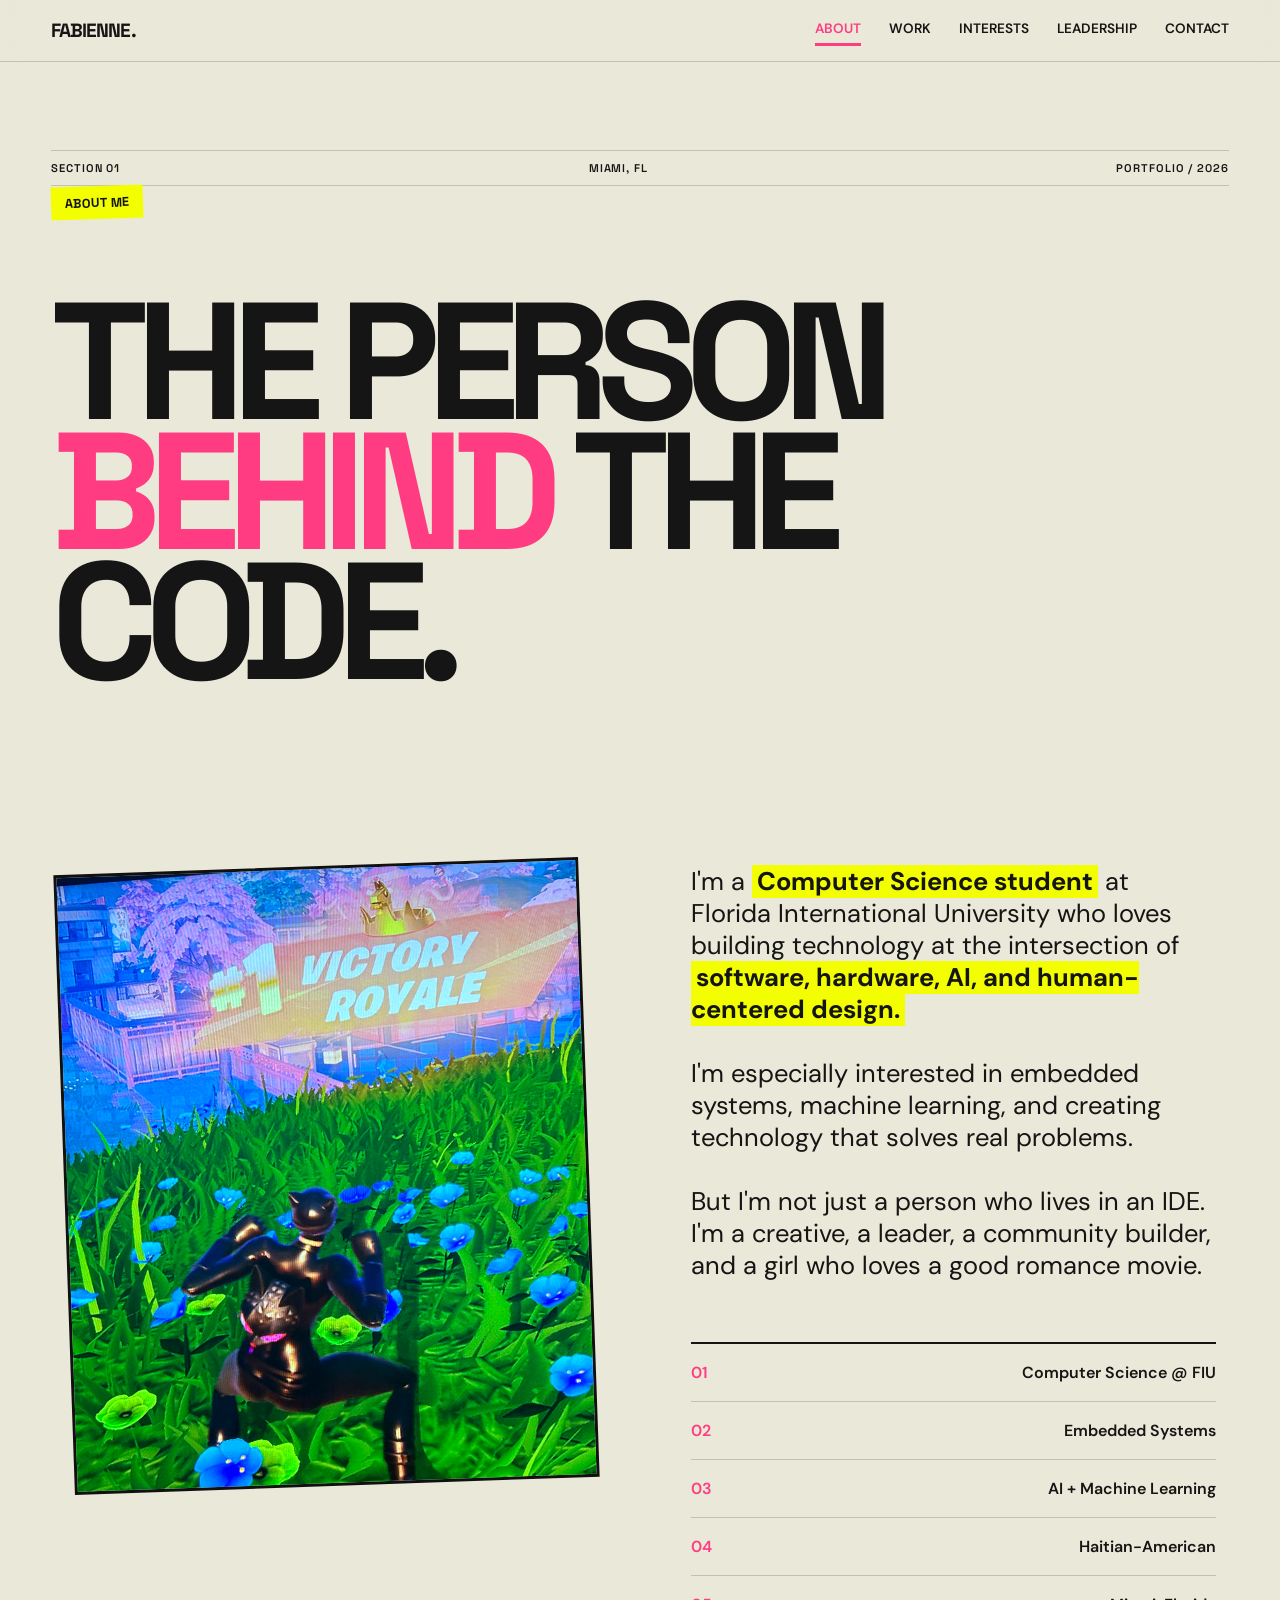
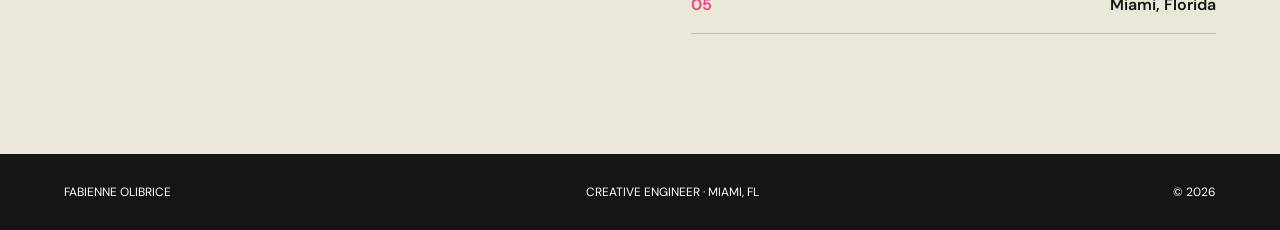
==== about.html @ 6d0e68cb "Update 7/22/26" ====
<!DOCTYPE html>
<html lang="en">
<head>
  <meta charset="UTF-8">
  <meta name="viewport" content="width=device-width, initial-scale=1.0">
  <title>About — Fabienne Olibrice</title>

  <link rel="preconnect" href="https://fonts.googleapis.com">
  <link rel="preconnect" href="https://fonts.gstatic.com" crossorigin>
  <link href="https://fonts.googleapis.com/css2?family=DM+Sans:wght@400;500;600;700&family=Space+Grotesk:wght@400;500;600;700&display=swap" rel="stylesheet">

  <link rel="stylesheet" href="style.css">
</head>
<body>

<nav>
  <a href="index.html" class="logo">FABIENNE.</a>
  <div class="nav-links">
    <a href="about.html" class="active">About</a>
    <a href="work.html">Work</a>
    <a href="interests.html">Interests</a>
    <a href="leadership.html">Leadership</a>
    <a href="contact.html">Contact</a>
  </div>
</nav>

<header class="page-cover">
  <div class="issue-info">
    <span>Section 01</span>
    <span>Miami, FL</span>
    <span>Portfolio / 2026</span>
  </div>
  <div class="page-cover-tag">About Me</div>
  <h1 class="page-cover-title">The person<br><span class="pink">behind</span> the code.</h1>
</header>

<section id="about">

  <div class="about-grid">

    <div class="about-portrait">
      <img src="portrait2.jpg" alt="Fabienne Olibrice at an FIU awards ceremony">
    </div>

    <div>
      <div class="about-text">
        <p>
          I'm a <strong>Computer Science student</strong> at Florida
          International University who loves building technology at the
          intersection of <strong>software, hardware, AI, and human-centered
          design.</strong>
        </p>

        <br>

        <p>
          I'm especially interested in embedded systems, machine learning,
          and creating technology that solves real problems.
        </p>

        <br>

        <p>
          But I'm not just a person who lives in an IDE. I'm a creative, a
          leader, a community builder, and a girl who loves a good romance
          movie.
        </p>
      </div>

      <div class="facts">
        <div class="fact"><span>01</span><span>Computer Science @ FIU</span></div>
        <div class="fact"><span>02</span><span>Embedded Systems</span></div>
        <div class="fact"><span>03</span><span>AI + Machine Learning</span></div>
        <div class="fact"><span>04</span><span>Haitian-American</span></div>
        <div class="fact"><span>05</span><span>Miami, Florida</span></div>
      </div>
    </div>

  </div>

</section>

<footer>
  <span>Fabienne Olibrice</span>
  <span>Creative Engineer · Miami, FL</span>
  <span>© 2026</span>
</footer>

</body>
</html>
---- style.css ----
/* ========================================
   FABIENNE OLIBRICE — EDITORIAL PORTFOLIO
   Shared stylesheet (all pages)
======================================== */

:root {
  --paper: #EAE8D8;
  --paper-light: #F4F1E4;
  --black: #151515;
  --yellow: #F3FF00;
  --pink: #FF3B81;
  --blue: #3155FF;
  --white: #FFFDF5;
  --line: rgba(21, 21, 21, 0.18);
}

* {
  margin: 0;
  padding: 0;
  box-sizing: border-box;
}

html {
  scroll-behavior: smooth;
}

body {
  background: var(--paper);
  color: var(--black);
  font-family: "DM Sans", sans-serif;
  overflow-x: hidden;
}

a {
  color: inherit;
  text-decoration: none;
}

img {
  max-width: 100%;
  display: block;
}

/* ========================================
   NAVIGATION
======================================== */

nav {
  position: fixed;
  top: 0;
  left: 0;
  width: 100%;
  z-index: 1000;
  padding: 18px 4vw;
  display: flex;
  justify-content: space-between;
  align-items: center;
  background: rgba(234, 232, 216, 0.88);
  backdrop-filter: blur(10px);
  -webkit-backdrop-filter: blur(10px);
  border-bottom: 1px solid var(--line);
}

.logo,
.nav-links a {
  color: var(--black);
}

.logo {
  font-family: "Space Grotesk", sans-serif;
  font-weight: 700;
  font-size: 1.2rem;
  letter-spacing: -0.05em;
}

.nav-links {
  display: flex;
  gap: 28px;
  font-size: 0.85rem;
  font-weight: 600;
  text-transform: uppercase;
}

.nav-links a {
  position: relative;
  padding-bottom: 4px;
}

.nav-links a::after {
  content: "";
  position: absolute;
  bottom: -5px;
  left: 0;
  width: 0;
  height: 3px;
  background: var(--pink);
  transition: width 0.3s ease;
}

.nav-links a:hover::after,
.nav-links a.active::after {
  width: 100%;
}

.nav-links a.active {
  color: var(--pink);
}

/* ========================================
   PAGE COVER (masthead banner for interior pages)
======================================== */

.page-cover {
  min-height: 62vh;
  padding: 150px 4vw 60px;
  display: flex;
  flex-direction: column;
  justify-content: flex-end;
  position: relative;
  overflow: hidden;
}

.issue-info {
  display: flex;
  justify-content: space-between;
  font-family: "Space Grotesk", sans-serif;
  font-size: 0.7rem;
  font-weight: 600;
  text-transform: uppercase;
  letter-spacing: 0.08em;
  border-top: 1px solid var(--line);
  border-bottom: 1px solid var(--line);
  padding: 10px 0;
  margin-bottom: auto;
}

.page-cover-title {
  font-family: "Space Grotesk", sans-serif;
  font-size: clamp(4rem, 13vw, 13rem);
  font-weight: 700;
  line-height: 0.78;
  letter-spacing: -0.08em;
  text-transform: uppercase;
  margin-top: 6vh;
}

.page-cover-title .pink { color: var(--pink); }
.page-cover-title .outline {
  color: transparent;
  -webkit-text-stroke: 2px var(--black);
}

.page-cover-tag {
  display: inline-block;
  background: var(--yellow);
  font-family: "Space Grotesk", sans-serif;
  font-weight: 700;
  font-size: 0.8rem;
  text-transform: uppercase;
  padding: 8px 14px;
  margin-bottom: 24px;
  transform: rotate(-2deg);
  align-self: flex-start;
}

/* ========================================
   HERO (index.html only)
======================================== */

.hero {
  min-height: 100vh;
  padding: 110px 4vw 40px;
  position: relative;
  overflow: hidden;
  display: flex;
  flex-direction: column;
  justify-content: space-between;
}

.hero-title {
  font-family: "Space Grotesk", sans-serif;
  font-size: clamp(6rem, 17vw, 18rem);
  font-weight: 700;
  line-height: 0.72;
  letter-spacing: -0.09em;
  text-transform: uppercase;
  position: relative;
  z-index: 2;
  margin-top: 5vh;
}

.hero-title span { display: block; }
.hero-title .pink { color: var(--pink); }

/* Name + cutout live in one row so the photo can only ever overlap the
   name itself, never anything below it (the message sits after this
   row in normal document flow). */
.hero-name-row {
  position: relative;
}

.hero-image {
  position: absolute;
  width: clamp(200px, 26vw, 430px);
  right: 2vw;
  bottom: -4%;
  z-index: 4;
  pointer-events: none;
}

.hero-image img {
  width: 100%;
  height: auto;
  filter: drop-shadow(14px 14px 0 var(--black));
}

.hero-message {
  position: relative;
  z-index: 5;
  max-width: 460px;
  margin-top: 50px;
}

.hero-message h2 {
  font-family: "Space Grotesk", sans-serif;
  font-size: clamp(2rem, 4vw, 4rem);
  line-height: 1.5;
  letter-spacing: -0.06em;
  text-transform: uppercase;
  background: var(--yellow);
  padding: 2px 18px;
  display: inline;
  box-decoration-break: clone;
  -webkit-box-decoration-break: clone;
}

.sticker {
  position: absolute;
  right: 4vw;
  bottom: 8vh;
  width: 130px;
  height: 130px;
  background: var(--blue);
  color: white;
  border-radius: 50%;
  display: flex;
  align-items: center;
  justify-content: center;
  text-align: center;
  font-size: 0.8rem;
  font-weight: 700;
  text-transform: uppercase;
  transform: rotate(12deg);
  z-index: 10;
  border: 4px solid var(--black);
}

/* index-only: quick links to other pages, styled as a cover's table of contents */

.cover-index {
  border-top: 2px solid var(--black);
  margin-top: 60px;
}

.cover-index a {
  display: flex;
  justify-content: space-between;
  align-items: center;
  padding: 26px 4px;
  border-bottom: 1px solid var(--line);
  font-family: "Space Grotesk", sans-serif;
  font-weight: 600;
  text-transform: uppercase;
  font-size: clamp(1.3rem, 3vw, 2.2rem);
  letter-spacing: -0.02em;
  transition: padding-left 0.25s ease, color 0.25s ease;
}

.cover-index a:hover {
  padding-left: 16px;
  color: var(--pink);
}

.cover-index a span:last-child {
  font-family: "DM Sans", sans-serif;
  font-size: 0.75rem;
  font-weight: 600;
  color: var(--pink);
  letter-spacing: 0;
}

/* ========================================
   MARQUEE
======================================== */

.marquee {
  overflow: hidden;
  background: var(--black);
  color: var(--yellow);
  padding: 15px 0;
  border-top: 3px solid var(--black);
  border-bottom: 3px solid var(--black);
}

.marquee-track {
  display: flex;
  width: max-content;
  animation: scroll 20s linear infinite;
}

.marquee span {
  font-family: "Space Grotesk", sans-serif;
  font-size: 1.5rem;
  font-weight: 700;
  text-transform: uppercase;
  margin-right: 50px;
}

@keyframes scroll {
  from { transform: translateX(0); }
  to { transform: translateX(-50%); }
}

/* ========================================
   SECTION / TYPOGRAPHY BASICS
======================================== */

section {
  padding: 120px 5vw;
}

.section-number {
  font-family: "Space Grotesk", sans-serif;
  font-size: 0.8rem;
  font-weight: 700;
  color: var(--pink);
  margin-bottom: 20px;
}

.section-title {
  font-family: "Space Grotesk", sans-serif;
  font-size: clamp(3rem, 8vw, 8rem);
  line-height: 0.85;
  letter-spacing: -0.08em;
  text-transform: uppercase;
  margin-bottom: 60px;
}

/* ========================================
   ABOUT
======================================== */

.about-grid {
  display: grid;
  grid-template-columns: 1fr 1fr;
  gap: 8vw;
  align-items: start;
}

.about-portrait {
  position: relative;
}

.about-portrait img {
  width: 100%;
  height: 620px;
  object-fit: cover;
  border: 3px solid var(--black);
  transform: rotate(-2deg);
  filter: saturate(1.1) contrast(1.05);
}

.about-text {
  font-size: clamp(1.3rem, 2vw, 2rem);
  line-height: 1.25;
  max-width: 650px;
}

.about-text strong {
  background: var(--yellow);
  padding: 0 5px;
}

.facts {
  border-top: 2px solid var(--black);
  margin-top: 60px;
}

.fact {
  padding: 18px 0;
  border-bottom: 1px solid var(--line);
  display: flex;
  justify-content: space-between;
  font-weight: 600;
}

.fact span:first-child { color: var(--pink); }

/* ========================================
   PROJECTS
======================================== */

.projects {
  background: var(--black);
  color: var(--white);
}

.projects .page-cover,
.projects .section-number {
  color: var(--yellow);
}

.project {
  display: grid;
  grid-template-columns: 1fr 1fr;
  gap: 7vw;
  align-items: center;
  margin-bottom: 160px;
}

.project:last-child { margin-bottom: 0; }

.project:nth-child(even) { direction: rtl; }
.project:nth-child(even) > * { direction: ltr; }

.project-image { position: relative; }

.project-image img {
  width: 100%;
  height: 550px;
  object-fit: cover;
  border: 3px solid var(--white);
  transform: rotate(-2deg);
  transition: transform 0.4s ease;
}

.project-image:hover img {
  transform: rotate(0deg) scale(1.03);
}

.project-gallery {
  display: grid;
  grid-template-columns: 1fr 1fr;
  gap: 14px;
  margin-top: 14px;
}

.project-gallery img {
  width: 100%;
  height: 180px;
  object-fit: cover;
  border: 2px solid var(--white);
  transform: none;
}

.project-info h3 {
  font-family: "Space Grotesk", sans-serif;
  font-size: clamp(3rem, 6vw, 6rem);
  line-height: 0.8;
  letter-spacing: -0.08em;
  text-transform: uppercase;
  margin-bottom: 30px;
}

.project-info p {
  font-size: 1.1rem;
  line-height: 1.6;
  color: #D5D5D5;
  margin-bottom: 30px;
}

.project-tags {
  display: flex;
  flex-wrap: wrap;
  gap: 8px;
}

.tag {
  border: 1px solid var(--white);
  padding: 7px 12px;
  font-size: 0.7rem;
  text-transform: uppercase;
  font-weight: 600;
}

.award {
  display: inline-block;
  background: var(--yellow);
  color: var(--black);
  padding: 8px 12px;
  font-size: 0.75rem;
  font-weight: 700;
  text-transform: uppercase;
  margin-bottom: 20px;
  transform: rotate(-2deg);
}

/* ========================================
   INTERESTS
======================================== */

.interests-grid {
  display: grid;
  grid-template-columns: repeat(3, 1fr);
  gap: 20px;
}

.interest {
  min-height: 320px;
  padding: 30px;
  display: flex;
  flex-direction: column;
  justify-content: space-between;
  border: 3px solid var(--black);
  transition: transform 0.3s ease;
}

.interest:hover { transform: translateY(-10px) rotate(-2deg); }

.interest:nth-child(1) { background: var(--pink); }
.interest:nth-child(2) { background: var(--yellow); }
.interest:nth-child(3) { background: var(--blue); color: white; }
.interest:nth-child(4) { background: var(--white); }

.interest h3 {
  font-family: "Space Grotesk", sans-serif;
  font-size: 2.5rem;
  text-transform: uppercase;
  letter-spacing: -0.06em;
}

.interest p {
  font-size: 1rem;
  line-height: 1.4;
}

/* ========================================
   LEADERSHIP
======================================== */

.leadership { background: var(--pink); }

.leadership .page-cover-tag,
.leadership .section-number { color: var(--black); }

.leadership-grid {
  display: grid;
  grid-template-columns: 1.2fr 1fr;
  gap: 5vw;
  align-items: center;
}

.leadership-image img {
  width: 100%;
  border: 4px solid var(--black);
  transform: rotate(2deg);
}

.leadership-text h3 {
  font-family: "Space Grotesk", sans-serif;
  font-size: clamp(3rem, 6vw, 6rem);
  line-height: 0.85;
  letter-spacing: -0.08em;
  text-transform: uppercase;
  margin-bottom: 30px;
}

.leadership-text p {
  font-size: 1.2rem;
  line-height: 1.5;
}

/* ========================================
   CONTACT
======================================== */

.contact {
  background: var(--yellow);
  min-height: 88vh;
  display: flex;
  flex-direction: column;
  justify-content: center;
}

.contact h2 {
  font-family: "Space Grotesk", sans-serif;
  font-size: clamp(4rem, 12vw, 13rem);
  line-height: 0.75;
  letter-spacing: -0.09em;
  text-transform: uppercase;
  margin-bottom: 70px;
}

.contact-links {
  display: flex;
  flex-wrap: wrap;
  gap: 15px;
}

.contact-button {
  border: 3px solid var(--black);
  padding: 15px 25px;
  font-weight: 700;
  text-transform: uppercase;
  transition: all 0.3s ease;
}

.contact-button:hover {
  background: var(--black);
  color: var(--yellow);
  transform: translateY(-5px);
}

/* ========================================
   FOOTER
======================================== */

footer {
  background: var(--black);
  color: var(--white);
  padding: 30px 5vw;
  display: flex;
  justify-content: space-between;
  font-size: 0.75rem;
  text-transform: uppercase;
}

/* ========================================
   RESPONSIVE
======================================== */

@media (max-width: 900px) {
  .nav-links { display: none; }

  .hero-title { font-size: 20vw; }
  .hero-image { width: 55vw; right: 5vw; top: 25vh; }
  .hero-image img { height: 500px; }
  .hero-message { bottom: 10vh; max-width: 350px; }

  .page-cover { padding: 120px 5vw 40px; min-height: 46vh; }

  .about-grid,
  .project,
  .leadership-grid {
    grid-template-columns: 1fr;
  }

  .about-portrait img { height: 420px; }

  .project:nth-child(even) { direction: ltr; }

  .interests-grid { grid-template-columns: 1fr 1fr; }
}

@media (max-width: 600px) {
  section { padding: 80px 6vw; }

  .hero { padding-left: 6vw; padding-right: 6vw; }
  .hero-title { font-size: 23vw; }
  .hero-image { width: 70vw; right: 5vw; top: 24vh; }
  .hero-message { left: 6vw; bottom: 9vh; max-width: 80%; }
  .hero-message h2 { font-size: 1.8rem; }

  .sticker { width: 90px; height: 90px; font-size: 0.6rem; right: 5vw; bottom: 5vh; }

  .cover-index a { font-size: 1.3rem; padding: 18px 4px; }

  .project { margin-bottom: 100px; }
  .project-image img { height: 320px; }
  .project-gallery img { height: 130px; }

  .interests-grid { grid-template-columns: 1fr; }

  footer { flex-direction: column; gap: 10px; }
}
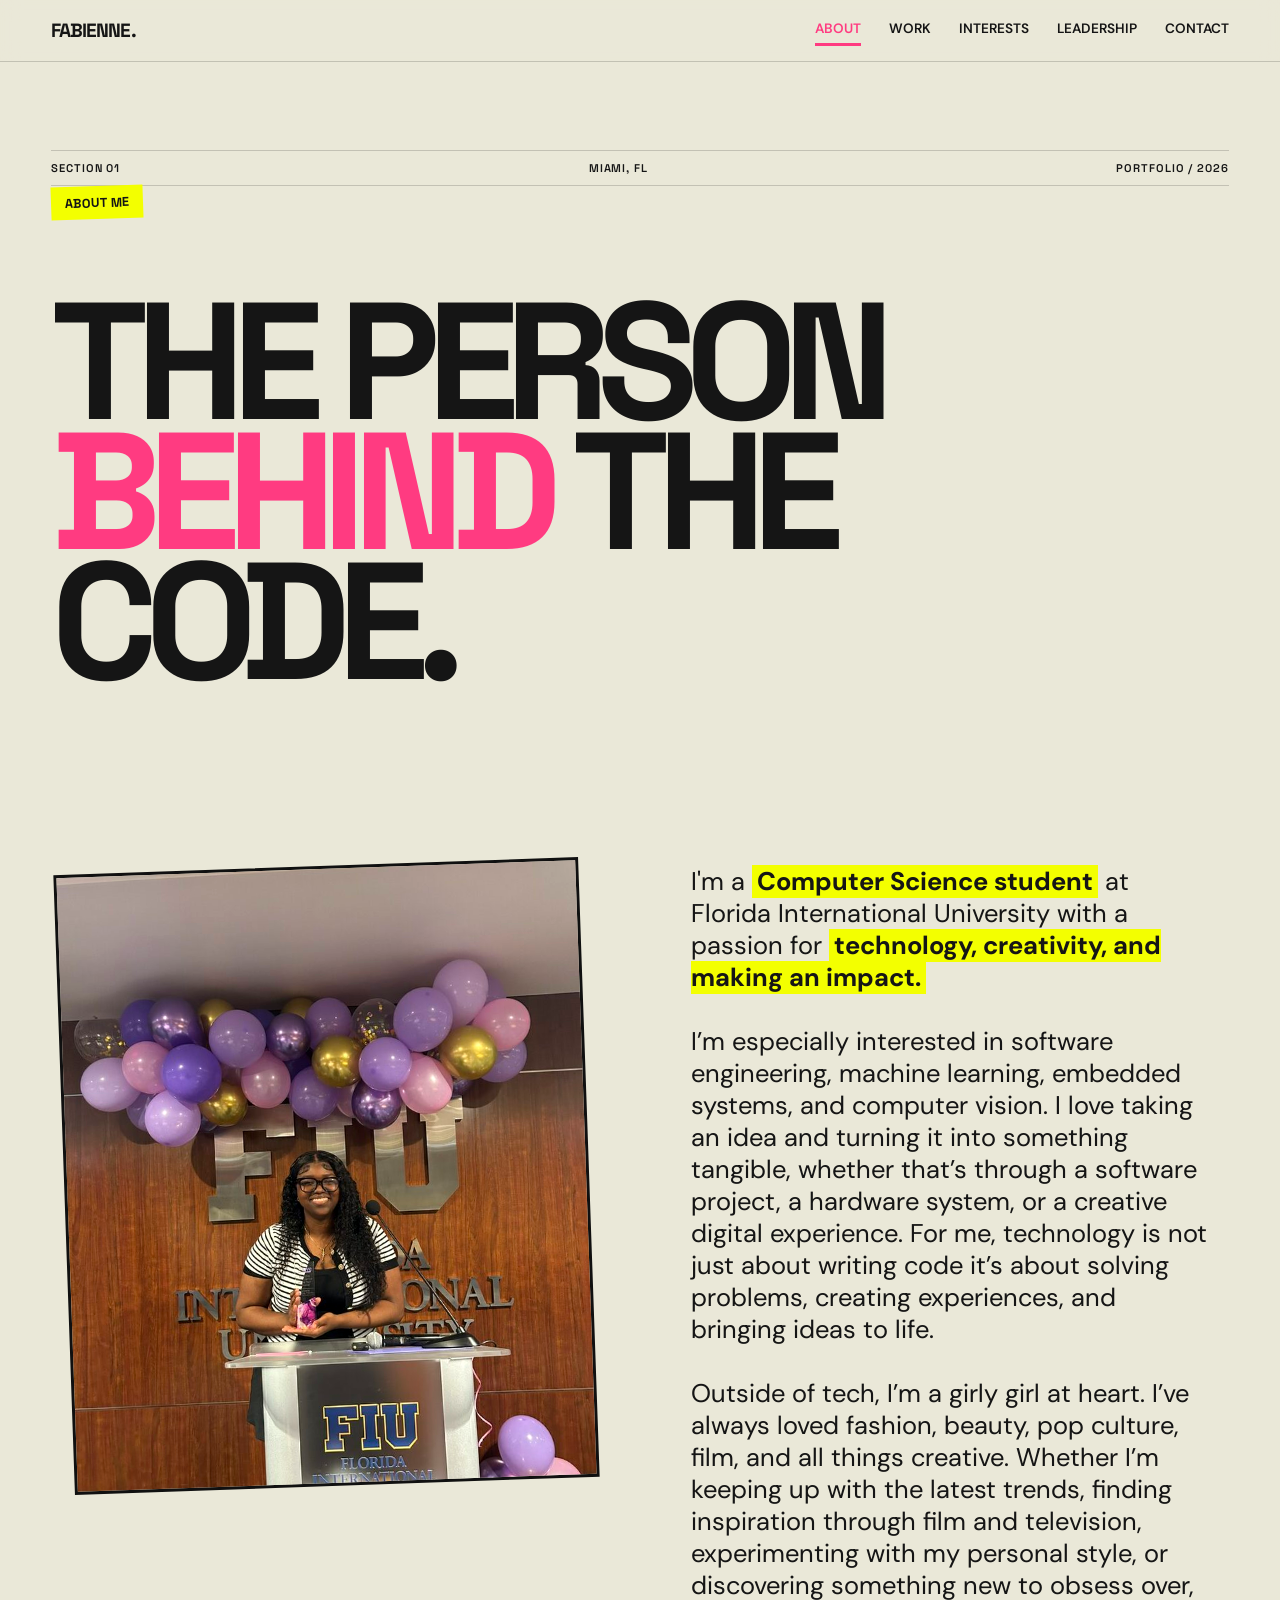
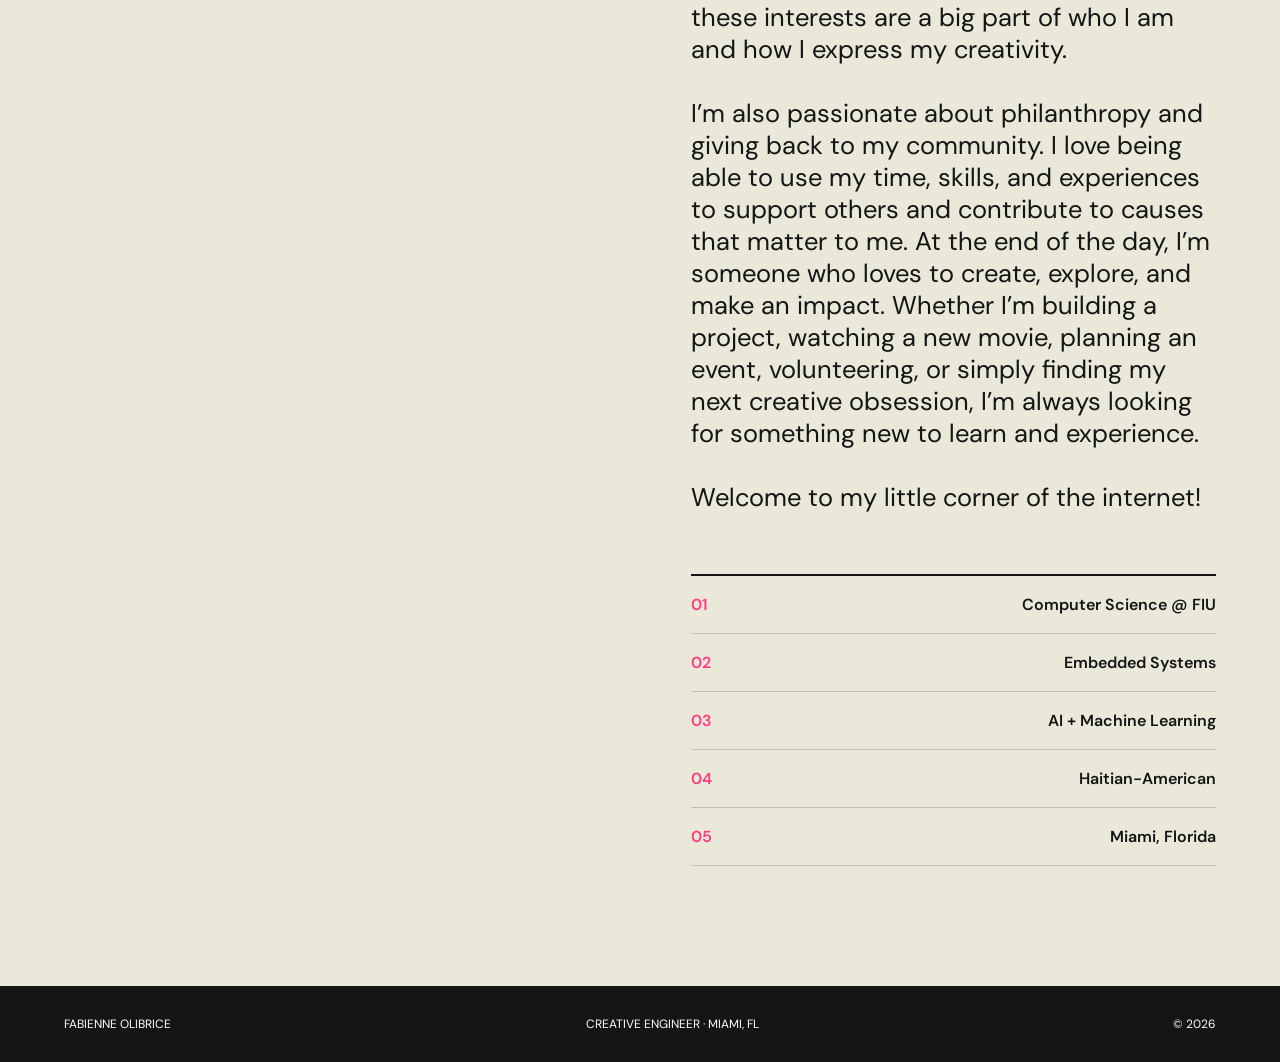
==== commit f0ca495a: "Add files via upload" ====
--- a/about.html
+++ b/about.html
@@ -39,31 +39,41 @@
   <div class="about-grid">
 
     <div class="about-portrait">
-      <img src="portrait2.jpg" alt="Fabienne Olibrice at an FIU awards ceremony">
+      <img src="award.jpg" alt="Fabienne Olibrice at an FIU awards ceremony">
     </div>
 
     <div>
       <div class="about-text">
         <p>
           I'm a <strong>Computer Science student</strong> at Florida
-          International University who loves building technology at the
-          intersection of <strong>software, hardware, AI, and human-centered
-          design.</strong>
+          International University with a passion for <strong>technology, creativity, and making an impact.</strong>
         </p>
 
         <br>
 
         <p>
-          I'm especially interested in embedded systems, machine learning,
-          and creating technology that solves real problems.
+          I’m especially interested in software engineering, machine learning, embedded systems, and computer vision. 
+          I love taking an idea and turning it into something tangible, whether that’s through a software project, a hardware system, or a creative digital experience. 
+          For me, technology is not just about writing code it’s about solving problems, creating experiences, and bringing ideas to life.
         </p>
 
         <br>
 
         <p>
-          But I'm not just a person who lives in an IDE. I'm a creative, a
-          leader, a community builder, and a girl who loves a good romance
-          movie.
+          Outside of tech, I’m a girly girl at heart. I’ve always loved fashion, beauty, pop culture, film, and all things creative. Whether I’m keeping up with the latest trends, finding inspiration through film and television, experimenting with my personal style, or discovering something new to obsess over, these interests are a big part of who I am and how I express my creativity.
+
+        </p>
+
+        <br>
+
+        <p> 
+          I’m also passionate about philanthropy and giving back to my community. I love being able to use my time, skills, and experiences to support others and contribute to causes that matter to me.
+At the end of the day, I’m someone who loves to create, explore, and make an impact. Whether I’m building a project, watching a new movie, planning an event, volunteering, or simply finding my next creative obsession, I’m always looking for something new to learn and experience.
+        </p>
+
+        <br>
+        <p> 
+Welcome to my little corner of the internet!
         </p>
       </div>
 
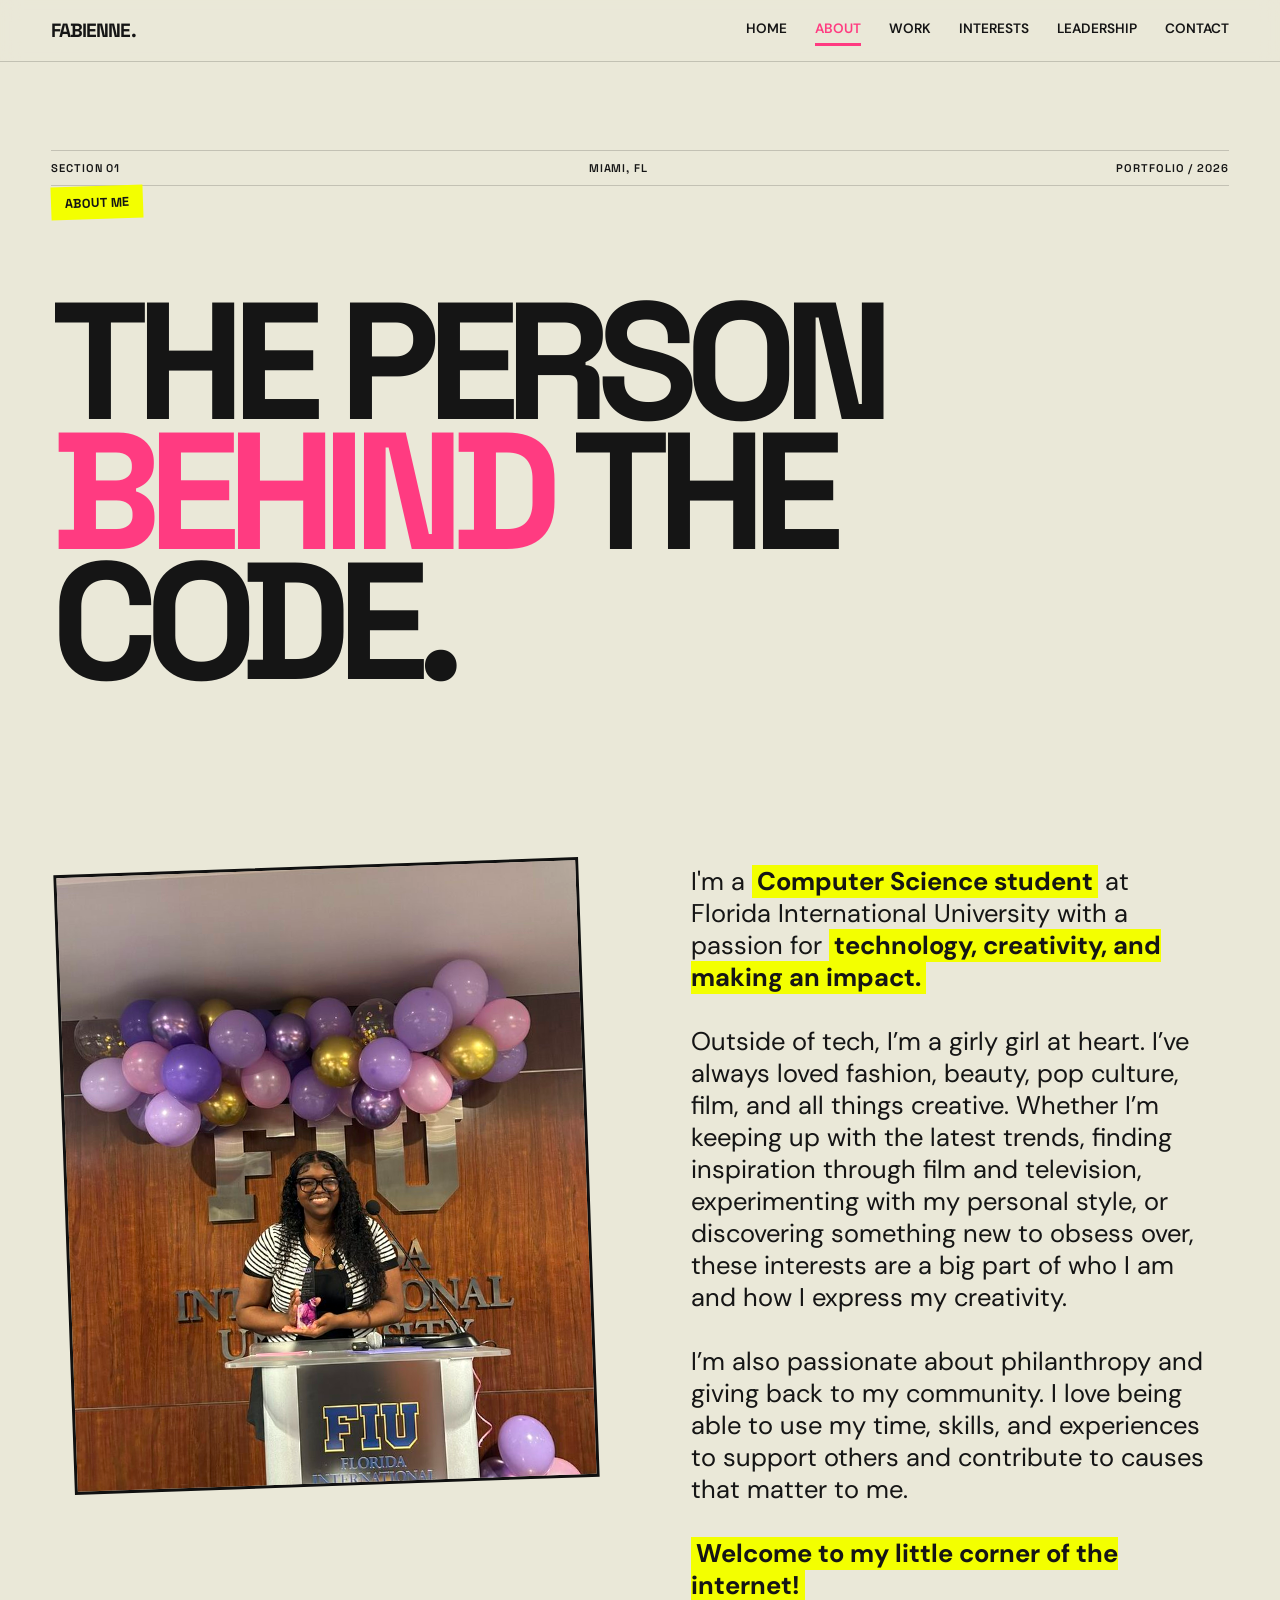
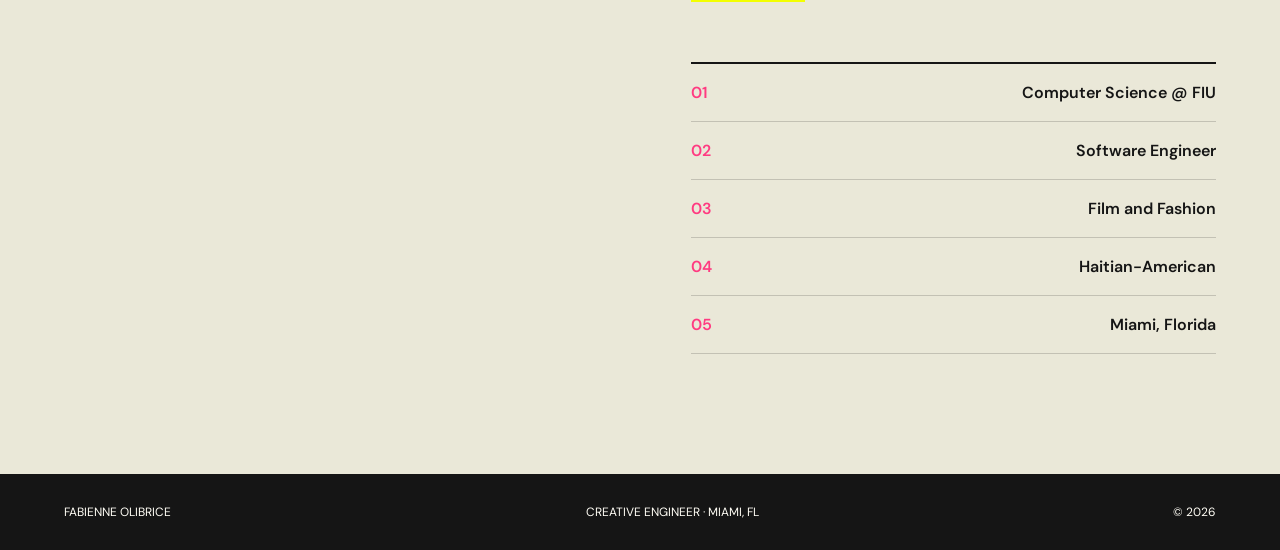
==== commit cedfc88c: "Add files via upload NEW UPDATE 08/10/26" ====
--- a/about.html
+++ b/about.html
@@ -16,6 +16,7 @@
 <nav>
   <a href="index.html" class="logo">FABIENNE.</a>
   <div class="nav-links">
+    <a href="index.html">Home</a>
     <a href="about.html" class="active">About</a>
     <a href="work.html">Work</a>
     <a href="interests.html">Interests</a>
@@ -52,35 +53,29 @@
         <br>
 
         <p>
-          I’m especially interested in software engineering, machine learning, embedded systems, and computer vision. 
-          I love taking an idea and turning it into something tangible, whether that’s through a software project, a hardware system, or a creative digital experience. 
-          For me, technology is not just about writing code it’s about solving problems, creating experiences, and bringing ideas to life.
-        </p>
-
-        <br>
-
-        <p>
-          Outside of tech, I’m a girly girl at heart. I’ve always loved fashion, beauty, pop culture, film, and all things creative. Whether I’m keeping up with the latest trends, finding inspiration through film and television, experimenting with my personal style, or discovering something new to obsess over, these interests are a big part of who I am and how I express my creativity.
+          Outside of tech, I’m a girly girl at heart. I’ve always loved fashion, beauty, pop culture, film, and all things creative. 
+          Whether I’m keeping up with the latest trends, finding inspiration through film and television, experimenting with my personal style, or discovering something new to obsess over, these interests are a big part of who I am and how I express my creativity.
 
         </p>
 
         <br>
 
         <p> 
-          I’m also passionate about philanthropy and giving back to my community. I love being able to use my time, skills, and experiences to support others and contribute to causes that matter to me.
-At the end of the day, I’m someone who loves to create, explore, and make an impact. Whether I’m building a project, watching a new movie, planning an event, volunteering, or simply finding my next creative obsession, I’m always looking for something new to learn and experience.
+          I’m also passionate about philanthropy and giving back to my community. 
+          I love being able to use my time, skills, and experiences to support others and contribute to causes that matter to me.
+
         </p>
 
         <br>
         <p> 
-Welcome to my little corner of the internet!
+        <strong> Welcome to my little corner of the internet!</strong>
         </p>
       </div>
 
       <div class="facts">
         <div class="fact"><span>01</span><span>Computer Science @ FIU</span></div>
-        <div class="fact"><span>02</span><span>Embedded Systems</span></div>
-        <div class="fact"><span>03</span><span>AI + Machine Learning</span></div>
+        <div class="fact"><span>02</span><span>Software Engineer</span></div>
+        <div class="fact"><span>03</span><span>Film and Fashion </span></div>
         <div class="fact"><span>04</span><span>Haitian-American</span></div>
         <div class="fact"><span>05</span><span>Miami, Florida</span></div>
       </div>
--- a/style.css
+++ b/style.css
@@ -6,6 +6,7 @@
 :root {
   --paper: #EAE8D8;
   --paper-light: #F4F1E4;
+  --teal: #00FFE1;
   --black: #151515;
   --yellow: #F3FF00;
   --pink: #FF3B81;
@@ -400,6 +401,8 @@
    PROJECTS
 ======================================== */
 
+
+.projects .page-cover-tag { color: var(--black); }
 .projects {
   background: var(--black);
   color: var(--white);
@@ -534,11 +537,34 @@
   line-height: 1.4;
 }
 
+.interest-images {
+  display: flex;
+  gap: 20px;
+  margin-top: 40px;
+  flex-wrap: wrap;
+}
+
+.interest-images .project-image {
+  flex: 1;
+  min-width: 200px;
+  max-width: 260px;
+  aspect-ratio: 4/5; /* portrait ratio — adjust to 2/3 for taller, 4/5 for less tall */
+  overflow: hidden;
+  border-radius: 8px;
+}
+
+.interest-images .project-image img {
+  width: 100%;
+  height: 100%;
+  object-fit: cover;
+  display: block;
+}
+
 /* ========================================
    LEADERSHIP
 ======================================== */
 
-.leadership { background: var(--pink); }
+.leadership { background: var(--teal); }
 
 .leadership .page-cover-tag,
 .leadership .section-number { color: var(--black); }
